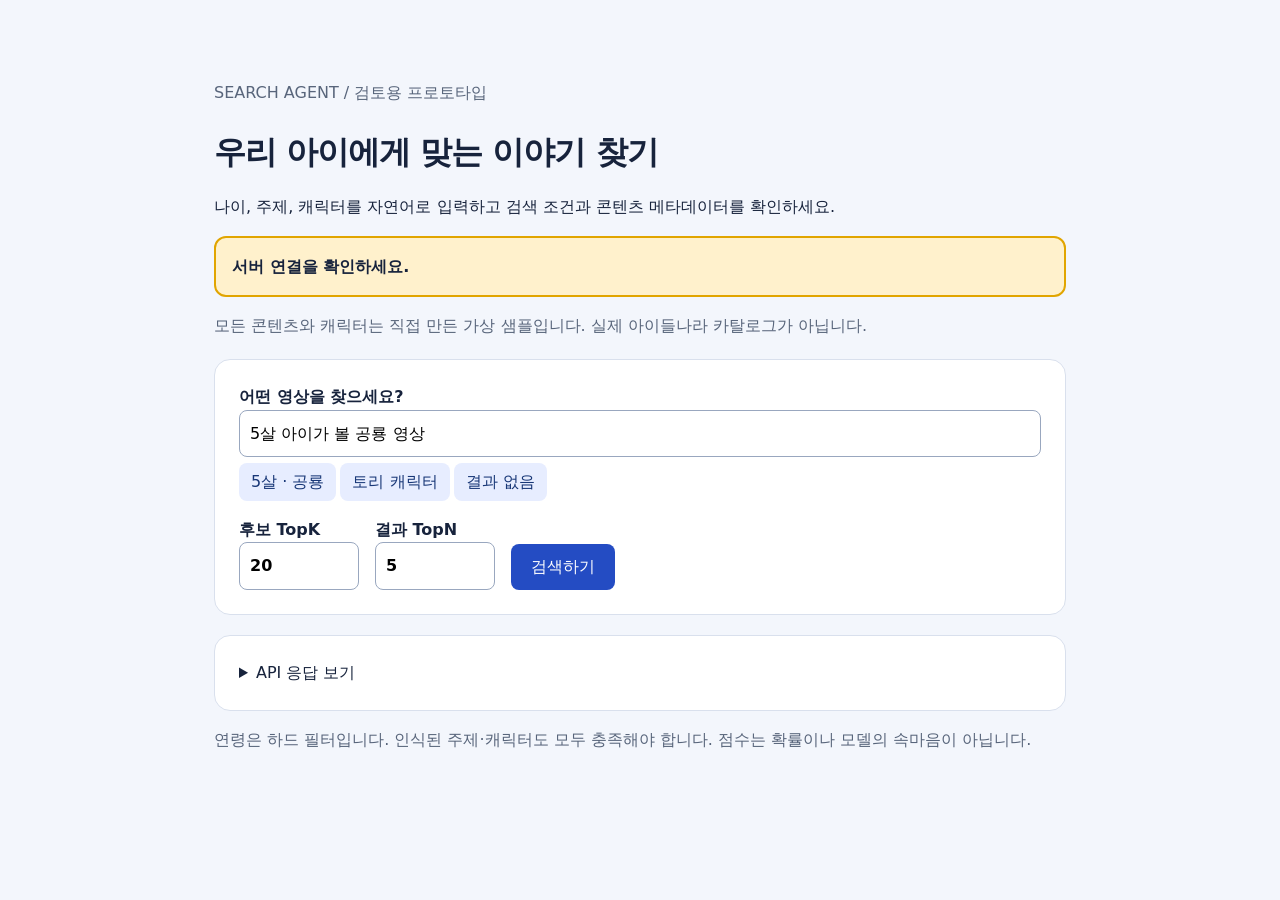
==== search_agent/static/index.html @ 8eb63895 "Implement Korean sample content SearchAgent with Qwen and BGE adapters" ====
<!doctype html>
<html lang="ko"><head><meta charset="utf-8"><meta name="viewport" content="width=device-width, initial-scale=1">
<title>아이들나라 · 샘플 콘텐츠 검색</title>
<style>
*{box-sizing:border-box}body{margin:0;background:#f3f6fc;color:#17233c;font:16px/1.6 system-ui,sans-serif}main{max-width:900px;margin:40px auto;padding:24px}h1{font-size:32px;letter-spacing:-1px;margin-bottom:8px}.badge{background:#fff1cc;border:2px solid #e1a500;padding:16px;border-radius:12px;font-weight:700}.box,article{background:white;border:1px solid #d9e0ed;border-radius:16px;padding:24px;margin-top:20px}label{display:block;font-weight:600}input{font:inherit;border:1px solid #99a7bf;border-radius:8px;padding:10px;width:100%}button{font:inherit;cursor:pointer;background:#244cc3;color:white;border:0;border-radius:8px;padding:10px 20px}button:disabled{opacity:.5}.examples button{background:#e7edff;color:#183777;margin:6px 4px 0 0;padding:6px 12px}.row{display:flex;gap:16px;align-items:end;margin-top:16px}.row label{max-width:120px}.muted{color:#58657b}#status{white-space:pre-wrap}#status.error{color:#a32121}pre{white-space:pre-wrap;overflow-wrap:anywhere;font-size:13px}article h2{margin-top:0;font-size:21px}li{margin:3px 0}@media(max-width:550px){main{margin:0;padding:16px}.row{flex-wrap:wrap}}
</style></head><body><main>
<p class="muted">SEARCH AGENT / 검토용 프로토타입</p><h1>우리 아이에게 맞는 이야기 찾기</h1>
<p>나이, 주제, 캐릭터를 자연어로 입력하고 검색 조건과 콘텐츠 메타데이터를 확인하세요.</p>
<div class="badge" id="mode">모드 확인 중…</div>
<p class="muted">모든 콘텐츠와 캐릭터는 직접 만든 가상 샘플입니다. 실제 아이들나라 카탈로그가 아닙니다.</p>
<form class="box" id="search"><label for="query">어떤 영상을 찾으세요?</label>
<input id="query" maxlength="500" required value="5살 아이가 볼 공룡 영상">
<div class="examples"><button type="button" data-query="5살 아이가 볼 공룡 영상">5살 · 공룡</button><button type="button" data-query="토리 캐릭터 영상">토리 캐릭터</button><button type="button" data-query="18살 공룡 영상">결과 없음</button></div>
<div class="row"><label>후보 TopK<input id="k" type="number" min="1" max="100" value="20" required></label><label>결과 TopN<input id="n" type="number" min="1" max="100" value="5" required></label><button id="submit">검색하기</button></div></form>
<p id="status" role="status" aria-live="polite"></p><div id="conditions"></div><div id="results"></div>
<details class="box"><summary>API 응답 보기</summary><pre id="raw">검색을 실행하세요.</pre></details>
<p class="muted">연령은 하드 필터입니다. 인식된 주제·캐릭터도 모두 충족해야 합니다. 점수는 확률이나 모델의 속마음이 아닙니다.</p>
</main><script>
const el=id=>document.getElementById(id);
fetch('/health').then(r=>r.json()).then(d=>{el('mode').textContent=d.mode==='mock'?'모의 모드 · 키워드 UI 데모 / 실제 AI 모델 미실행':'실제 모델 모드 · Qwen3-Embedding-4B → BGE v2 m3 (첫 검색에서 로딩)';el('k').value=d.default_top_k;el('n').value=d.default_top_n;}).catch(()=>el('mode').textContent='서버 연결을 확인하세요.');
document.querySelectorAll('[data-query]').forEach(b=>b.onclick=()=>el('query').value=b.dataset.query);
el('search').onsubmit=async e=>{e.preventDefault();el('submit').disabled=true;el('status').className='';el('status').textContent='검색 중… 실제 모드의 첫 모델 로딩은 오래 걸릴 수 있습니다.';el('results').replaceChildren();el('conditions').replaceChildren();el('raw').textContent='';
try{const response=await fetch('/api/search',{method:'POST',headers:{'Content-Type':'application/json'},body:JSON.stringify({query:el('query').value,top_k:Number(el('k').value),top_n:Number(el('n').value)})});const data=await response.json();el('raw').textContent=JSON.stringify(data,null,2);if(!response.ok)throw new Error(typeof data.detail==='string'?data.detail:JSON.stringify(data.detail));
el('status').textContent=`${data.results.length}개 결과 · 후보 ${data.candidate_count}개 · ${data.elapsed_ms}ms\n${data.notice}`;
el('conditions').textContent=`추출 조건: 나이 ${data.conditions.age??'미지정'} / 주제 ${data.conditions.topics.join(', ')||'미지정'} / 캐릭터 ${data.conditions.characters.join(', ')||'미지정'}`;
if(!data.results.length)el('results').textContent='조건에 맞는 샘플 콘텐츠가 없습니다. 나이나 검색어를 바꿔 보세요.';
for(const result of data.results){const card=document.createElement('article');const title=document.createElement('h2');title.textContent=result.content.title;const desc=document.createElement('p');desc.textContent=result.content.description;const list=document.createElement('ul');for(const fact of result.evidence){const li=document.createElement('li');li.textContent=fact;list.append(li);}const meta=document.createElement('p');meta.className='muted';meta.textContent=`${result.content.id} · ${result.retrieval_sources.join(' + ')}${result.reranker_score===null?' · 모델 점수 없음':` · BGE 원시 점수 ${result.reranker_score.toFixed(4)} · RRF ${result.fusion_score.toFixed(4)}`}`;card.append(title,desc,list,meta);el('results').append(card);}
}catch(error){el('status').className='error';el('status').textContent=`검색 실패: ${error.message}`;}finally{el('submit').disabled=false;}};
</script></body></html>
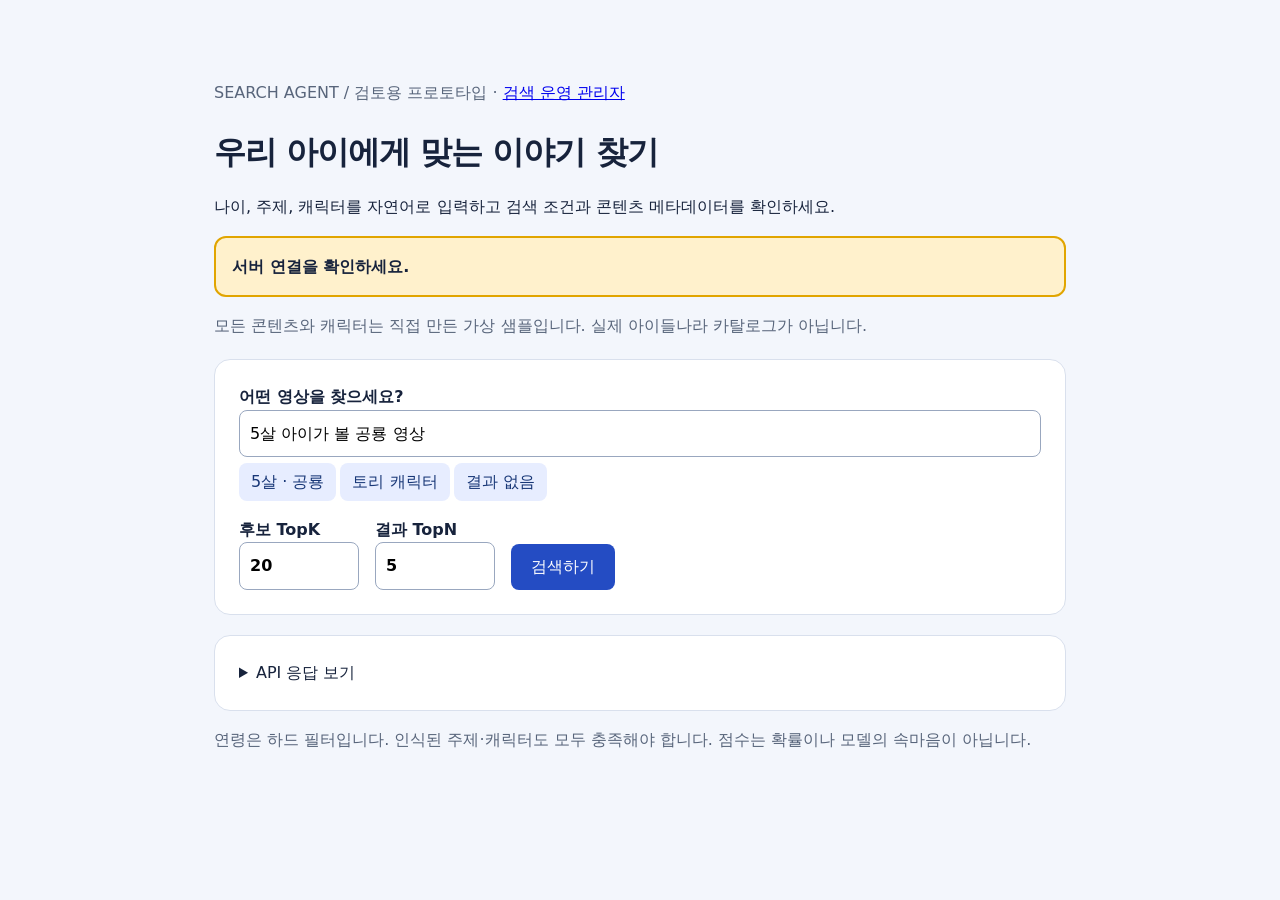
==== commit 4aff3d15: "Add authenticated search operations admin console" ====
--- a/search_agent/static/index.html
+++ b/search_agent/static/index.html
@@ -4,10 +4,10 @@
 <style>
 *{box-sizing:border-box}body{margin:0;background:#f3f6fc;color:#17233c;font:16px/1.6 system-ui,sans-serif}main{max-width:900px;margin:40px auto;padding:24px}h1{font-size:32px;letter-spacing:-1px;margin-bottom:8px}.badge{background:#fff1cc;border:2px solid #e1a500;padding:16px;border-radius:12px;font-weight:700}.box,article{background:white;border:1px solid #d9e0ed;border-radius:16px;padding:24px;margin-top:20px}label{display:block;font-weight:600}input{font:inherit;border:1px solid #99a7bf;border-radius:8px;padding:10px;width:100%}button{font:inherit;cursor:pointer;background:#244cc3;color:white;border:0;border-radius:8px;padding:10px 20px}button:disabled{opacity:.5}.examples button{background:#e7edff;color:#183777;margin:6px 4px 0 0;padding:6px 12px}.row{display:flex;gap:16px;align-items:end;margin-top:16px}.row label{max-width:120px}.muted{color:#58657b}#status{white-space:pre-wrap}#status.error{color:#a32121}pre{white-space:pre-wrap;overflow-wrap:anywhere;font-size:13px}article h2{margin-top:0;font-size:21px}li{margin:3px 0}@media(max-width:550px){main{margin:0;padding:16px}.row{flex-wrap:wrap}}
 </style></head><body><main>
-<p class="muted">SEARCH AGENT / 검토용 프로토타입</p><h1>우리 아이에게 맞는 이야기 찾기</h1>
+<p class="muted">SEARCH AGENT / 검토용 프로토타입 · <a href="/admin">검색 운영 관리자</a></p><h1>우리 아이에게 맞는 이야기 찾기</h1>
 <p>나이, 주제, 캐릭터를 자연어로 입력하고 검색 조건과 콘텐츠 메타데이터를 확인하세요.</p>
 <div class="badge" id="mode">모드 확인 중…</div>
-<p class="muted">모든 콘텐츠와 캐릭터는 직접 만든 가상 샘플입니다. 실제 아이들나라 카탈로그가 아닙니다.</p>
+<p class="muted" id="catalog-notice">모든 콘텐츠와 캐릭터는 직접 만든 가상 샘플입니다. 실제 아이들나라 카탈로그가 아닙니다.</p>
 <form class="box" id="search"><label for="query">어떤 영상을 찾으세요?</label>
 <input id="query" maxlength="500" required value="5살 아이가 볼 공룡 영상">
 <div class="examples"><button type="button" data-query="5살 아이가 볼 공룡 영상">5살 · 공룡</button><button type="button" data-query="토리 캐릭터 영상">토리 캐릭터</button><button type="button" data-query="18살 공룡 영상">결과 없음</button></div>
@@ -17,13 +17,13 @@
 <p class="muted">연령은 하드 필터입니다. 인식된 주제·캐릭터도 모두 충족해야 합니다. 점수는 확률이나 모델의 속마음이 아닙니다.</p>
 </main><script>
 const el=id=>document.getElementById(id);
-fetch('/health').then(r=>r.json()).then(d=>{el('mode').textContent=d.mode==='mock'?'모의 모드 · 키워드 UI 데모 / 실제 AI 모델 미실행':'실제 모델 모드 · Qwen3-Embedding-4B → BGE v2 m3 (첫 검색에서 로딩)';el('k').value=d.default_top_k;el('n').value=d.default_top_n;}).catch(()=>el('mode').textContent='서버 연결을 확인하세요.');
+fetch('/health').then(r=>r.json()).then(d=>{el('mode').textContent=d.mode==='mock'?'모의 모드 · 키워드 UI 데모 / 실제 AI 모델 미실행':'실제 모델 모드 · Qwen3-Embedding-4B → BGE v2 m3 (첫 검색에서 로딩)';el('catalog-notice').textContent=d.catalog_notice;if(d.backend==='opensearch'){el('mode').textContent='공개 미디어 · OpenSearch + 실제 Qwen/BGE 모델';el('query').value='펭귄 영상';document.querySelector('h1').textContent='공개 미디어 자료 찾아보기';const examples=document.querySelectorAll('[data-query]');['펭귄 영상','우주 영상','5살 펭귄 영상'].forEach((q,i)=>{examples[i].dataset.query=q;examples[i].textContent=q;});}el('k').value=d.default_top_k;el('n').value=d.default_top_n;}).catch(()=>el('mode').textContent='서버 연결을 확인하세요.');
 document.querySelectorAll('[data-query]').forEach(b=>b.onclick=()=>el('query').value=b.dataset.query);
 el('search').onsubmit=async e=>{e.preventDefault();el('submit').disabled=true;el('status').className='';el('status').textContent='검색 중… 실제 모드의 첫 모델 로딩은 오래 걸릴 수 있습니다.';el('results').replaceChildren();el('conditions').replaceChildren();el('raw').textContent='';
 try{const response=await fetch('/api/search',{method:'POST',headers:{'Content-Type':'application/json'},body:JSON.stringify({query:el('query').value,top_k:Number(el('k').value),top_n:Number(el('n').value)})});const data=await response.json();el('raw').textContent=JSON.stringify(data,null,2);if(!response.ok)throw new Error(typeof data.detail==='string'?data.detail:JSON.stringify(data.detail));
 el('status').textContent=`${data.results.length}개 결과 · 후보 ${data.candidate_count}개 · ${data.elapsed_ms}ms\n${data.notice}`;
 el('conditions').textContent=`추출 조건: 나이 ${data.conditions.age??'미지정'} / 주제 ${data.conditions.topics.join(', ')||'미지정'} / 캐릭터 ${data.conditions.characters.join(', ')||'미지정'}`;
-if(!data.results.length)el('results').textContent='조건에 맞는 샘플 콘텐츠가 없습니다. 나이나 검색어를 바꿔 보세요.';
-for(const result of data.results){const card=document.createElement('article');const title=document.createElement('h2');title.textContent=result.content.title;const desc=document.createElement('p');desc.textContent=result.content.description;const list=document.createElement('ul');for(const fact of result.evidence){const li=document.createElement('li');li.textContent=fact;list.append(li);}const meta=document.createElement('p');meta.className='muted';meta.textContent=`${result.content.id} · ${result.retrieval_sources.join(' + ')}${result.reranker_score===null?' · 모델 점수 없음':` · BGE 원시 점수 ${result.reranker_score.toFixed(4)} · RRF ${result.fusion_score.toFixed(4)}`}`;card.append(title,desc,list,meta);el('results').append(card);}
+if(!data.results.length)el('results').textContent='조건에 맞는 콘텐츠가 없습니다. 나이나 검색어를 바꿔 보세요.';
+for(const result of data.results){const card=document.createElement('article');const title=document.createElement('h2');title.textContent=result.content.title;const desc=document.createElement('p');desc.textContent=result.content.description;const list=document.createElement('ul');for(const fact of result.evidence){const li=document.createElement('li');li.textContent=fact;list.append(li);}const meta=document.createElement('p');meta.className='muted';meta.textContent=`${result.content_id??result.content.id} · ${result.retrieval_sources.join(' + ')}${result.reranker_score===null?' · 모델 점수 없음':` · BGE 원시 점수 ${result.reranker_score.toFixed(4)} · RRF ${result.fusion_score.toFixed(4)}`}`;card.append(title,desc,list,meta);if(result.content.canonical_url){const link=document.createElement('a');link.href=result.content.canonical_url;link.textContent='출처·라이선스 페이지';link.target='_blank';link.rel='noopener noreferrer';card.append(link);}el('results').append(card);}
 }catch(error){el('status').className='error';el('status').textContent=`검색 실패: ${error.message}`;}finally{el('submit').disabled=false;}};
 </script></body></html>
